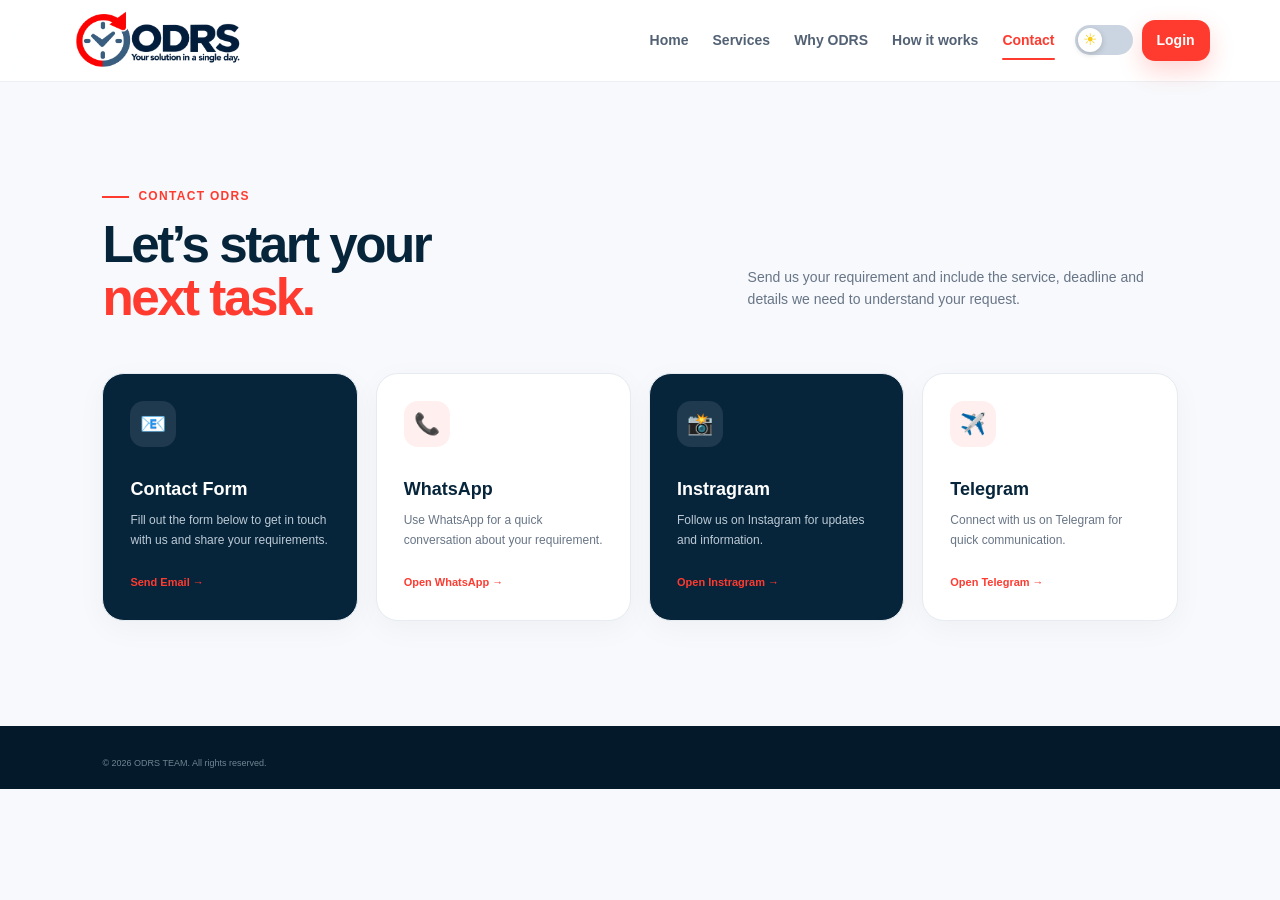
==== contact.html @ efbbefb5 "Add files via upload" ====
<!DOCTYPE html>
<html lang="en">
<head><meta charset="UTF-8"/><meta name="viewport" content="width=device-width, initial-scale=1.0"/><meta name="description" content="Contact ODRS TEAM for student academic and technical support."/><title>ODRS TEAM | Contact</title><link rel="icon" href="favicon.ico"/><link rel="stylesheet" href="landing.css"/></head>
<body>
<header class="site-header" id="top">
  <a class="brand" href="index.html" aria-label="ODRS home">
    <img src="logo.png" id="headerLogo" alt="ODRS logo" />
  </a>
  <nav class="desktop-nav" aria-label="Main navigation">
    <a href="services.html">Services</a>
    <a href="why-odrs.html">Why ODRS</a>
    <a href="how-it-works.html">How it works</a>
    <a href="contact.html" aria-current="page">Contact</a>
  </nav><div class="header-actions">
    <button class="theme-toggle" id="themeToggle" aria-label="Toggle dark mode">
      <span class="toggle-circle"></span>
    </button><a class="btn btn-primary btn-small" href="login.html">Login</a>
    <button class="menu-toggle" id="menuToggle" aria-label="Open menu">☰</button>
  </div>
</header>
<main><section class="section"><div class="section-heading reveal"><div><div class="eyebrow"><span></span> Contact ODRS</div><h2>Let’s start your<br><em>next task.</em></h2></div><p>Send us your requirement and include the service, deadline and details we need to understand your request.</p></div>
<div class="service-grid"><article class="service-card featured reveal"><div class="service-icon">📧</div><h3>Contact Form</h3><p>Fill out the form below to get in touch with us and share your requirements.</p><a href="https://odrs-contact-form.vercel.app/">Send Email →</a></article><article class="service-card reveal"><div class="service-icon">📞</div><h3>WhatsApp</h3><p>Use WhatsApp for a quick conversation about your requirement.</p><a href="https://wa.me/918940833101" target="_blank">Open WhatsApp →</a></article><article class="service-card featured reveal"><div class="service-icon">📸</div><h3>Instragram</h3><p>Follow us on Instagram for updates and information.</p><a href="https://www.instagram.com/odrs._.company._?igsh=Y2Nidmp3eGxqczM2" target="_blank">Open Instragram →</a></article><article class="service-card reveal"><div class="service-icon">✈️</div><h3>Telegram</h3><p>Connect with us on Telegram for quick communication.</p><a href="https://t.me/Sethumadhavan505" target="_blank">Open Telegram →</a></article></div>
</section>
</main>
<footer class="footer"><p class="copyright">© 2026 ODRS TEAM. All rights reserved.</p></footer>
<script src="script.js"></script>
</body>
</html>
---- landing.css ----
:root {
  --navy: #06243a;
  --navy2: #0b314c;
  --red: #ff3b30;
  --red2: #ff5b52;
  --ink: #122235;
  --muted: #687586;
  --bg: #f7f9fc;
  --card: #fff;
  --line: #e6ebf1;
  --shadow: 0 22px 55px rgba(8, 31, 49, 0.11);
  --radius: 22px;
}

* {
  box-sizing: border-box;
}

html {
  scroll-behavior: smooth;
}

body {
  margin: 0;
  font-family: Inter, Arial, sans-serif;
  color: var(--ink);
  background: var(--bg);
  line-height: 1.6;
}

a {
  text-decoration: none;
  color: inherit;
}

button {
  font: inherit;
}

/* =========================
   HEADER
========================= */

.site-header {
  position: sticky;
  top: 0;
  z-index: 50;
  height: 82px;
  display: flex;
  align-items: center;
  justify-content: space-between;
  padding: 0 5.5%;
  background: rgba(255, 255, 255, 0.9);
  backdrop-filter: blur(18px);
  border-bottom: 1px solid rgba(230, 235, 241, 0.75);
}

.brand img {
  width: 175px;
  height: auto;
  display: block;
}

.desktop-nav {
  display: flex;
  gap: 24px;
  margin-left: auto;
  margin-right: 20px;
}

.desktop-nav a {
  font-size: 14px;
  font-weight: 600;
  color: #526174;
  transition: 0.2s;
}

.desktop-nav a:hover {
  color: var(--red);
}

.header-actions {
  display: flex;
  align-items: center;
  gap: 9px;
}

.menu-toggle {
  display: none;
  border: 0;
  background: transparent;
  cursor: pointer;
  font-size: 25px;
  padding: 0;
}

/* =========================
   BUTTONS
========================= */

.btn {
  display: inline-flex;
  align-items: center;
  justify-content: center;
  gap: 10px;
  border-radius: 13px;
  padding: 14px 21px;
  font-weight: 700;
  font-size: 14px;
  transition:
    transform 0.2s,
    box-shadow 0.2s,
    background 0.2s;
}

.btn:hover {
  transform: translateY(-2px);
}

.btn-primary {
  background: var(--red);
  color: #fff;
  box-shadow: 0 10px 25px rgba(255, 59, 48, 0.22);
}

.btn-primary:hover {
  background: #ed2d23;
}

.btn-small {
  padding: 9px 15px;
}

.btn-ghost {
  border: 1px solid #d7dfe7;
  background: #fff;
}

.btn-white {
  background: #fff;
  color: var(--navy);
}

.btn-outline-white {
  border: 1px solid rgba(255, 255, 255, 0.4);
  color: #fff;
}

/* =========================
   HERO
========================= */

.hero {
  min-height: 650px;
  display: grid;
  grid-template-columns: 1.02fr 0.98fr;
  align-items: center;
  gap: 40px;
  padding: 70px 8% 75px;
  overflow: hidden;
  background: linear-gradient(180deg, #fff 0%, #f7f9fc 100%);
}

.eyebrow {
  display: flex;
  align-items: center;
  gap: 9px;
  color: var(--red);
  font-size: 12px;
  font-weight: 800;
  letter-spacing: 1.3px;
  text-transform: uppercase;
}

.eyebrow span {
  width: 27px;
  height: 2px;
  background: var(--red);
  display: inline-block;
}

.hero h1 {
  font-size: clamp(48px, 6vw, 82px);
  line-height: 0.98;
  letter-spacing: -4px;
  margin: 18px 0 25px;
  color: var(--navy);
}

em {
  font-style: normal;
  color: var(--red);
}

.hero-copy > p {
  max-width: 590px;
  color: var(--muted);
  font-size: 17px;
}

.hero-buttons {
  display: flex;
  gap: 12px;
  margin: 32px 0;
}

.trust-row {
  display: flex;
  gap: 30px;
  margin-top: 35px;
}

.trust-row div {
  display: flex;
  flex-direction: column;
}

.trust-row strong {
  font-size: 15px;
  color: var(--navy);
}

.trust-row span {
  font-size: 11px;
  color: #7b8795;
}

/* =========================
   HERO VISUAL
========================= */

.hero-visual {
  height: 480px;
  position: relative;
  display: flex;
  align-items: center;
  justify-content: center;
}

.orb {
  position: absolute;
  border-radius: 50%;
  filter: blur(2px);
}

.orb-one {
  width: 360px;
  height: 360px;
  background: rgba(255, 59, 48, 0.09);
  top: 50px;
  right: 30px;
}

.orb-two {
  width: 170px;
  height: 170px;
  background: rgba(6, 36, 58, 0.08);
  bottom: 5px;
  left: 50px;
}

.hero-card {
  position: relative;
  z-index: 2;
}

.main-card {
  width: min(450px, 90%);
  padding: 24px;
  border: 2px solid #dfe6ee;
  border-radius: 28px;
  background: linear-gradient(145deg, #fff, #eef3f7);
  box-shadow: 0 20px 50px rgba(8, 31, 49, 0.12);
  transform: rotate(2deg);
}

.card-top {
  display: flex;
  align-items: center;
  gap: 8px;
  font-size: 9px;
  font-weight: 800;
  letter-spacing: 1.3px;
  color: #6d7885;
}

.status-dot {
  width: 8px;
  height: 8px;
  border-radius: 50%;
  background: #35c759;
}

.mini-date {
  margin-left: auto;
}

.hero-logo-wrap {
  height: 145px;
  display: flex;
  align-items: center;
  justify-content: center;
  margin: 12px 0;
}

.hero-logo-wrap img {
  width: 280px;
  max-width: 90%;
  height: auto;
}

.main-card h3 {
  font-size: 27px;
  line-height: 1.15;
  color: var(--navy);
  margin: 8px 0 22px;
}

.main-card h3 span {
  color: var(--red);
}

.progress {
  height: 8px;
  border-radius: 20px;
  background: #dfe5ea;
  overflow: hidden;
}

.progress span {
  height: 100%;
  display: block;
  background: var(--red);
  border-radius: 20px;
}

.progress-label {
  display: flex;
  justify-content: space-between;
  margin: 8px 0 20px;
  font-size: 10px;
  color: #788493;
}

.mini-services {
  display: grid;
  grid-template-columns: repeat(3, 1fr);
  gap: 8px;
}

.mini-services div {
  padding: 10px 8px;
  background: #fff;
  border-radius: 11px;
  font-size: 10px;
  font-weight: 700;
  color: #425162;
  text-align: center;
}

.mini-services span {
  color: var(--red);
  margin-right: 4px;
}

/* =========================
   FLOATING CARDS
========================= */

.floating-card {
  position: absolute;
  z-index: 4;
  padding: 15px 18px;
  border-radius: 16px;
  background: #fff;
  box-shadow: 0 16px 35px rgba(8, 31, 49, 0.13);
  display: flex;
  flex-direction: column;
}

.floating-card b {
  font-size: 21px;
  color: var(--navy);
}

.floating-card span {
  font-size: 10px;
  color: #7a8793;
}

.float-a {
  top: 72px;
  left: 15px;
}

.float-b {
  bottom: 58px;
  right: 15px;
}

/* =========================
   STATS
========================= */

.stats-strip {
  display: grid;
  grid-template-columns: repeat(4, 1fr);
  padding: 26px 8%;
  background: var(--navy);
  color: #fff;
}

.stats-strip div {
  padding: 5px 25px;
  border-right: 1px solid rgba(255, 255, 255, 0.13);
  display: flex;
  flex-direction: column;
  align-items: center;
}

.stats-strip div:last-child {
  border: 0;
}

.stats-strip strong {
  font-size: 19px;
}

.stats-strip span {
  font-size: 11px;
  color: #b6c3cf;
}

/* =========================
   GENERAL SECTIONS
========================= */

.section {
  padding: 105px 8%;
}

.section-heading {
  display: flex;
  justify-content: space-between;
  align-items: end;
  gap: 40px;
  margin-bottom: 48px;
}

.section-heading h2,
.why-copy h2 {
  font-size: clamp(35px, 4vw, 54px);
  line-height: 1.04;
  letter-spacing: -2.5px;
  margin: 12px 0 0;
  color: var(--navy);
}

.section-heading > p {
  max-width: 430px;
  color: var(--muted);
  font-size: 14px;
}

/* =========================
   SERVICES
========================= */

.service-grid {
  display: grid;
  grid-template-columns: repeat(4, 1fr);
  gap: 18px;
}

.service-card {
  min-height: 245px;
  position: relative;
  padding: 27px;
  border-radius: var(--radius);
  background: var(--card);
  border: 1px solid var(--line);
  box-shadow: 0 8px 30px rgba(8, 31, 49, 0.04);
  transition: 0.25s;
  overflow: hidden;
}

.service-card:hover {
  transform: translateY(-6px);
  box-shadow: var(--shadow);
  border-color: #dce4eb;
}

.service-card.featured {
  background: var(--navy);
  color: #fff;
}

.service-card.featured h3,
.service-card.featured p {
  color: #fff;
}

.service-card.featured p {
  color: #bdcbd6;
}

.service-icon {
  width: 46px;
  height: 46px;
  display: flex;
  align-items: center;
  justify-content: center;
  border-radius: 14px;
  background: #fff0ef;
  color: var(--red);
  font-size: 21px;
  font-weight: 800;
}

.featured .service-icon {
  background: rgba(255, 255, 255, 0.1);
}

.service-no {
  position: absolute;
  right: 25px;
  top: 28px;
  font-size: 10px;
  font-weight: 800;
  color: #9aa6b2;
}

.featured .service-no {
  color: #7e96a9;
}

.service-card h3 {
  margin: 28px 0 8px;
  font-size: 18px;
  color: var(--navy);
}

.service-card p {
  font-size: 12px;
  color: var(--muted);
  margin: 0 0 18px;
}

.service-card a {
  font-size: 11px;
  font-weight: 800;
  color: var(--red);
}

/* =========================
   WHY SECTION
========================= */

.why {
  display: grid;
  grid-template-columns: 0.9fr 1.1fr;
  align-items: center;
  gap: 100px;
  background: #fff;
}

.why-visual {
  min-height: 470px;
  position: relative;
  display: flex;
  align-items: center;
  justify-content: center;
}

.why-logo {
  width: 390px;
  height: 390px;
  object-fit: contain;
  display: block;
}

.why-badge {
  position: absolute;
  right: 3%;
  bottom: 45px;
  z-index: 5;

  display: flex;
  flex-direction: column;
  align-items: center;

  padding: 10px 22px 12px;
  border-radius: 8px;

  background: var(--red);
  color: #fff;

  transform: rotate(-6deg);

  box-shadow: 0 14px 28px rgba(255, 59, 48, 0.28);
}

/* ONE DAY */
.why-badge small {
  background: #fff;
  color: var(--navy);

  padding: 5px 18px;
  border-radius: 6px;

  font-size: 12px;
  font-weight: 800;
  letter-spacing: 1px;

  margin-bottom: 3px;

  transform: rotate(2deg);
}

/* ONE SOLUTION */
.why-badge strong {
  font-size: 20px;
  font-weight: 900;
  letter-spacing: -0.5px;
  white-space: nowrap;
}

.why-copy > p {
  max-width: 560px;
  color: var(--muted);
  font-size: 14px;
  margin: 22px 0 30px;
}

.benefit {
  display: flex;
  gap: 22px;
  padding: 19px 0;
  border-top: 1px solid var(--line);
}

.benefit > span {
  font-size: 11px;
  font-weight: 800;
  color: var(--red);
  padding-top: 4px;
}

.benefit h3 {
  margin: 0 0 3px;
  font-size: 15px;
  color: var(--navy);
}

.benefit p {
  margin: 0;
  font-size: 12px;
  color: var(--muted);
}

/* =========================
   CENTERED SECTION
========================= */

.centered {
  display: block;
  text-align: center;
}

.centered .eyebrow {
  justify-content: center;
}

.centered > p {
  margin: 18px auto 0;
}

/* =========================
   PROCESS
========================= */

.process {
  background: var(--bg);
}

.steps {
  display: grid;
  grid-template-columns: repeat(3, 1fr);
  gap: 20px;
  max-width: 1000px;
  margin: auto;
}

.step {
  position: relative;
  padding: 35px;
  border-radius: 20px;
  background: #fff;
  border: 1px solid var(--line);
}

.step span {
  font-size: 11px;
  font-weight: 800;
  color: var(--red);
}

.step h3 {
  color: var(--navy);
  font-size: 18px;
  margin: 28px 0 7px;
}

.step p {
  font-size: 12px;
  color: var(--muted);
  margin: 0;
}

/* =========================
   CTA
========================= */

.cta {
  padding: 45px 8%;
  background: var(--navy);
}

.cta-inner {
  max-width: 1150px;
  margin: auto;
  display: flex;
  align-items: center;
  justify-content: space-between;
  gap: 30px;
}

.cta h2 {
  font-size: clamp(30px, 3.2vw, 45px);
  line-height: 1.02;
  letter-spacing: -2px;
  color: #fff;
  margin: 8px 0;
}

.cta p {
  color: #b7c5d0;
  font-size: 13px;
  margin: 8px 0 0;
}

.cta .eyebrow {
  color: #ff7168;
}

.cta .eyebrow span {
  background: #ff7168;
}

.cta-actions {
  display: flex;
  gap: 10px;
}

/* =========================
   FOOTER
========================= */

.footer {
  padding: 25px 8% 18px;
  background: #041a2a;
  color: #fff;
  display: grid;
  grid-template-columns: 1fr 1fr;
  gap: 20px;
}

.footer-brand img {
  width: 110px;
  filter: brightness(0) invert(1);
  opacity: 0.95;
}

.footer-brand p {
  font-size: 10px;
  color: #9caebb;
}

.footer-links {
  display: flex;
  justify-content: flex-end;
  align-items: start;
  gap: 20px;
  flex-wrap: wrap;
}

.footer-links a {
  font-size: 10px;
  color: #b8c5d0;
}

.copyright {
  grid-column: 1 / -1;
  border-top: none;
  padding-top: 5px;
  margin: 0;
  color: #718594;
  font-size: 9px;
}

/* =========================
   ANIMATION
========================= */

.reveal {
  opacity: 0;
  transform: translateY(24px);
  transition:
    opacity 0.7s ease,
    transform 0.7s ease;
}

.reveal.visible {
  opacity: 1;
  transform: none;
}

/* =========================
   DARK MODE
========================= */

body.dark {
  --bg: #081723;
  --card: #0e2434;
  --ink: #edf4f8;
  --muted: #9badba;
  --line: #1c3445;
}

body.dark .site-header {
  background: rgba(6, 24, 36, 0.9);
  border-color: #1c3445;
}

body.dark .desktop-nav a,
body.dark .theme-toggle {
  color: #bdcbd4;
}

body.dark .hero {
  background: linear-gradient(180deg, #071a28, #081723);
}

body.dark .btn-ghost {
  background: #0e2434;
  color: #fff;
  border-color: #254052;
}

body.dark .main-card {
  background: linear-gradient(145deg, #102b3e, #0a1e2d);
  border: 2px solid #00d4ff;
  box-shadow: 0 0 25px rgba(0, 212, 255, 0.15);
}

body.dark .mini-services div {
  background: #0a1d2c;
  color: #d7e1e7;
}

body.dark .why {
  background: #0b1d2b;
}

/* =========================
   RESPONSIVE — TABLET
========================= */

@media (max-width: 1000px) {
  .desktop-nav {
    gap: 14px;
    margin-right: 10px;
  }

  .hero {
    grid-template-columns: 1fr;
    padding-top: 55px;
  }

  .hero-copy {
    text-align: center;
  }

  .hero-copy .eyebrow,
  .trust-row {
    justify-content: center;
  }

  .hero-copy > p {
    margin-left: auto;
    margin-right: auto;
  }

  .hero-buttons {
    justify-content: center;
  }

  .hero-visual {
    height: 430px;
  }

  .service-grid {
    grid-template-columns: repeat(2, 1fr);
  }

  .why {
    grid-template-columns: 1fr;
    gap: 30px;
  }

  .why-visual {
    min-height: 400px;
  }

  .why-copy {
    max-width: 700px;
    margin: auto;
  }

  .cta-inner {
    display: block;
    text-align: center;
  }

  .cta-actions {
    justify-content: center;
    margin-top: 28px;
  }
}

/* =========================
   RESPONSIVE — MOBILE
========================= */

@media (max-width: 700px) {
  .site-header {
    height: 68px;
    padding: 0 5%;
  }

  .desktop-nav {
    display: none;
  }

  .menu-toggle {
    display: block;
  }

  .header-actions .btn {
    display: inline-flex;
    padding: 9px 14px;
    font-size: 13px;
  }

  .theme-toggle {
    display: block;
    width: 58px;
    height: 30px;
  }
  
  .hero {
    padding: 48px 5% 55px;
  }

  .hero h1 {
    font-size: 52px;
    letter-spacing: -3px;
  }

  .hero-copy > p {
    font-size: 15px;
  }

  .trust-row {
    gap: 18px;
  }

  .hero-visual {
    height: 390px;
  }

  .main-card {
    width: 92%;
  }

  .float-a {
    left: 0;
    top: 25px;
  }

  .float-b {
    right: 0;
    bottom: 20px;
  }

  .stats-strip {
    grid-template-columns: repeat(2, 1fr);
    padding: 18px 5%;
  }

  .stats-strip div {
    border: 0;
    padding: 10px;
  }

  .section {
    padding: 75px 5%;
  }

  .section-heading {
    display: block;
  }

  .section-heading > p {
    margin-top: 20px;
  }

  .service-grid {
    grid-template-columns: 1fr;
  }

  .why-visual {
    min-height: 350px;
  }

  .why-logo {
    width: 280px;
    height: 280px;
  }
  
  .why-badge {
    right: 0;
    bottom: 15px;
    padding: 8px 16px 10px;
  }

  .why-badge small {
    font-size: 9px;
    padding: 4px 12px;
  }

  .why-badge strong {
    font-size: 15px;
  }

  .steps {
    grid-template-columns: 1fr;
  }

  .cta {
    padding: 60px 5%;
  }

  .footer {
    grid-template-columns: 1fr;
    padding: 40px 5%;
  }

  .footer-links {
    justify-content: flex-start;
  }

  .copyright {
    grid-column: auto;
  }

  .hero-buttons {
    flex-wrap: wrap;
  }
}

/* =========================
   THEME TOGGLE
========================= */

.theme-toggle {
  width: 58px;
  height: 30px;
  padding: 0;
  border: none;
  border-radius: 30px;
  background: #cbd5e1;
  position: relative;
  cursor: pointer;
  flex-shrink: 0;
  transition: background 0.3s ease;
}

/* White circular knob */
.theme-toggle::after {
  content: "☀";
  position: absolute;

  width: 24px;
  height: 24px;

  top: 3px;
  left: 3px;

  display: flex;
  align-items: center;
  justify-content: center;

  border-radius: 50%;
  background: #ffffff;

  color: #facc15;
  font-size: 16px;
  line-height: 1;

  box-shadow: 0 2px 6px rgba(0, 0, 0, 0.18);

  transition:
    transform 0.3s ease,
    color 0.3s ease;
}

/* Remove the old outside icon */
.theme-toggle::before {
  display: none;
}

/* =========================
   DARK MODE
========================= */

body.dark .theme-toggle {
  background: #334155;
}

body.dark .theme-toggle::after {
  content: "☾";
  transform: translateX(28px);
  color: #64748b;
}
/* =========================
   DARK MODE TEXT FIX
========================= */

body.dark {
  color: #ffffff;
}

/* Main hero text */
body.dark .hero-copy h1 {
  color: #ffffff;
}

body.dark .hero-copy h1 em {
  color: #ff3b30;
}

body.dark .hero-copy p {
  color: #b8c7d4;
}

/* Trust row */
body.dark .trust-row strong {
  color: #ffffff;
}

body.dark .trust-row span {
  color: #9badba;
}

/* Hero card */
body.dark .main-card h3 {
  color: #ffffff;
}

body.dark .main-card h3 span {
  color: #ff3b30;
}

body.dark .card-top span {
  color: #9badba;
}

body.dark .progress-label {
  color: #9badba;
}

body.dark .mini-services div {
  color: #ffffff;
}

/* Floating cards */
body.dark .floating-card b {
  color: #06243a;
}

body.dark .floating-card span {
  color: #687586;
}

/* CTA */
body.dark .cta h2 {
  color: #ffffff;
}

body.dark .cta p {
  color: #b8c7d4;
}

/* Stats */
body.dark .stats-strip strong {
  color: #ffffff;
}

body.dark .stats-strip span {
  color: #9badba;
}

/* Navigation */
body.dark .desktop-nav a {
  color: #c5d1da;
}

body.dark .desktop-nav a:hover,
body.dark .desktop-nav a[aria-current="page"] {
  color: #ff3b30 !important;
}

/* =========================
   DARK MODE - TEXT VISIBILITY FIX
========================= */

/* Section main heading */
body.dark .section-heading h2 {
  color: #ffffff !important;
}

body.dark .section-heading h2 em {
  color: #ff3b30 !important;
}

/* Section description */
body.dark .section-heading > p {
  color: #b8c7d4 !important;
}

/* ALL SERVICE CARD HEADINGS */
body.dark .service-card h3 {
  color: #ffffff !important;
}

/* ALL SERVICE CARD DESCRIPTIONS */
body.dark .service-card p {
  color: #b8c7d4 !important;
}

/* Service numbers */
body.dark .service-card .service-no {
  color: #9badba !important;
}

/* Request service links */
body.dark .service-card a {
  color: #ff3b30 !important;
}

/* Service icons/numbers remain visible */
body.dark .service-icon {
  color: #ff3b30 !important;
}

/* =========================
   FINAL WHY SECTION FIX
========================= */

/* Benefit numbers */
.benefit > span {
  font-size: 16px !important;
  font-weight: 800;
  color: var(--red) !important;
  padding-top: 4px;
  min-width: 26px;
}

/* Dark mode benefit numbers */
body.dark .benefit > span {
  color: #ff3b30 !important;
}

/* Dark mode - "Support that keeps things" */
body.dark .why-copy h2 {
  color: #ffffff !important;
}

body.dark .why-copy h2 em {
  color: #ff3b30 !important;
}


/* =========================
   FINAL DARK MODE FIXES
========================= */

/* Red section labels */
body.dark .cta .eyebrow,
body.dark .cta .eyebrow span,
body.dark .section .eyebrow,
body.dark .why .eyebrow {
  color: #ff3b30 !important;
}

body.dark .cta .eyebrow span,
body.dark .section .eyebrow span,
body.dark .why .eyebrow span {
  background: #ff3b30 !important;
}

/* Benefit numbers */
.benefit > span {
  font-size: 16px !important;
  font-weight: 800;
  color: #ff3b30 !important;
  padding-top: 4px;
  min-width: 26px;
}

/* Benefit titles */
body.dark .benefit strong {
  color: #ffffff !important;
}

/* Benefit descriptions */
body.dark .benefit p {
  color: #b8c7d4 !important;
}

/* Support heading */
body.dark .why-copy h2 {
  color: #ffffff !important;
}

body.dark .why-copy h2 em {
  color: #ff3b30 !important;
}
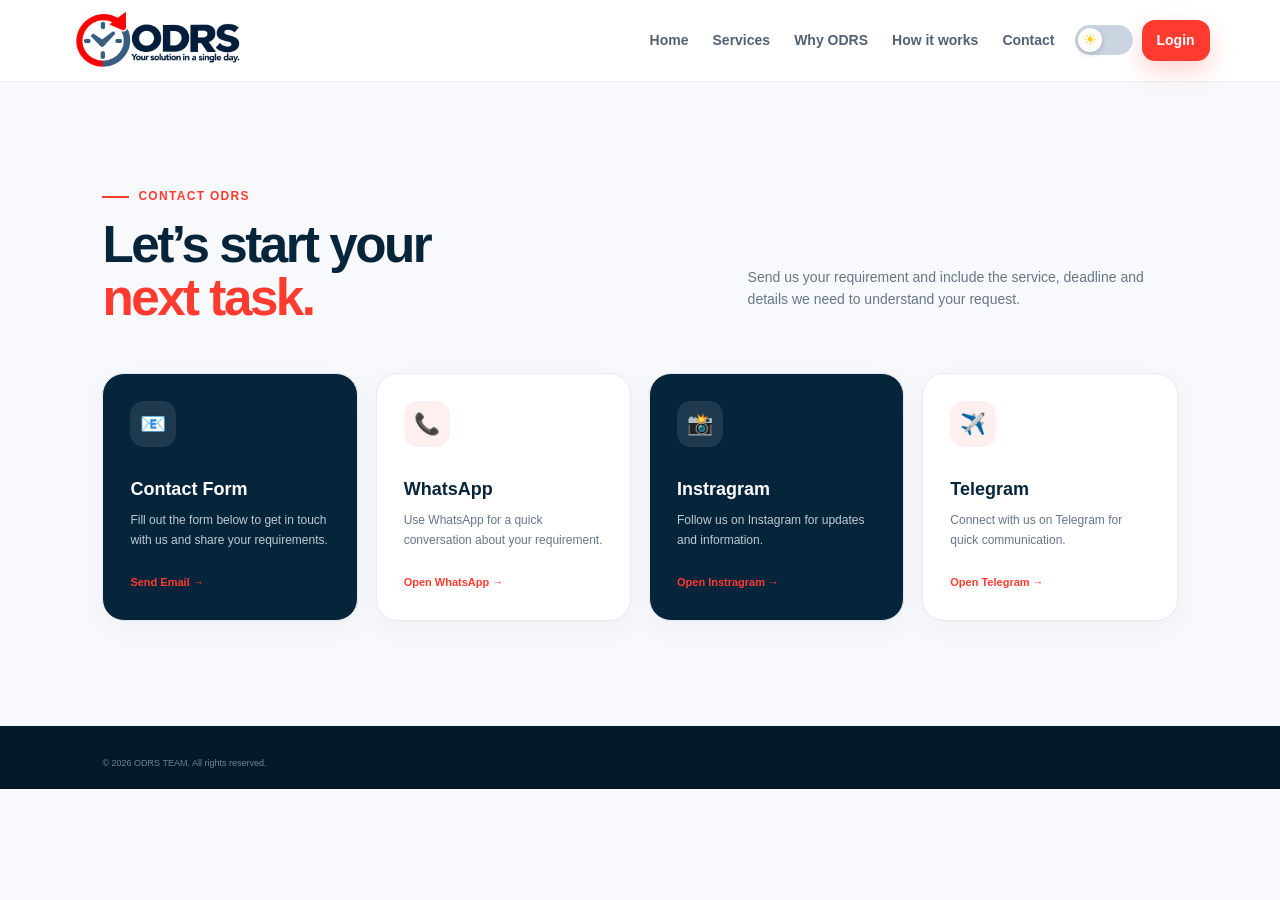
==== commit 385e908f: "Update navigation links to use relative paths" ====
--- a/contact.html
+++ b/contact.html
@@ -1,20 +1,24 @@
 <!DOCTYPE html>
 <html lang="en">
-<head><meta charset="UTF-8"/><meta name="viewport" content="width=device-width, initial-scale=1.0"/><meta name="description" content="Contact ODRS TEAM for student academic and technical support."/><title>ODRS TEAM | Contact</title><link rel="icon" href="favicon.ico"/><link rel="stylesheet" href="landing.css"/></head>
+<head><meta charset="UTF-8"/><meta name="viewport" content="width=device-width, initial-scale=1.0"/><meta name="description" content="Contact ODRS TEAM for student academic and technical support."/><title>ODRS TEAM | Contact</title><link rel="icon" href="favicon.ico"/><link rel="stylesheet" href="landing.css" /></head>
 <body>
 <header class="site-header" id="top">
   <a class="brand" href="index.html" aria-label="ODRS home">
     <img src="logo.png" id="headerLogo" alt="ODRS logo" />
   </a>
   <nav class="desktop-nav" aria-label="Main navigation">
-    <a href="services.html">Services</a>
-    <a href="why-odrs.html">Why ODRS</a>
-    <a href="how-it-works.html">How it works</a>
-    <a href="contact.html" aria-current="page">Contact</a>
+    <a href="/services">Services</a>
+    <a href="/why-odrs">Why ODRS</a>
+    <a href="/how-it-works">How it works</a>
+    <a href="/contact" aria-current="page">Contact</a>
   </nav><div class="header-actions">
     <button class="theme-toggle" id="themeToggle" aria-label="Toggle dark mode">
       <span class="toggle-circle"></span>
-    </button><a class="btn btn-primary btn-small" href="login.html">Login</a>
+    </button>
+    <a class="btn btn-primary btn-small"
+       href="https://odrs-company-io.vercel.app/login">
+       Login
+    </a>
     <button class="menu-toggle" id="menuToggle" aria-label="Open menu">☰</button>
   </div>
 </header>
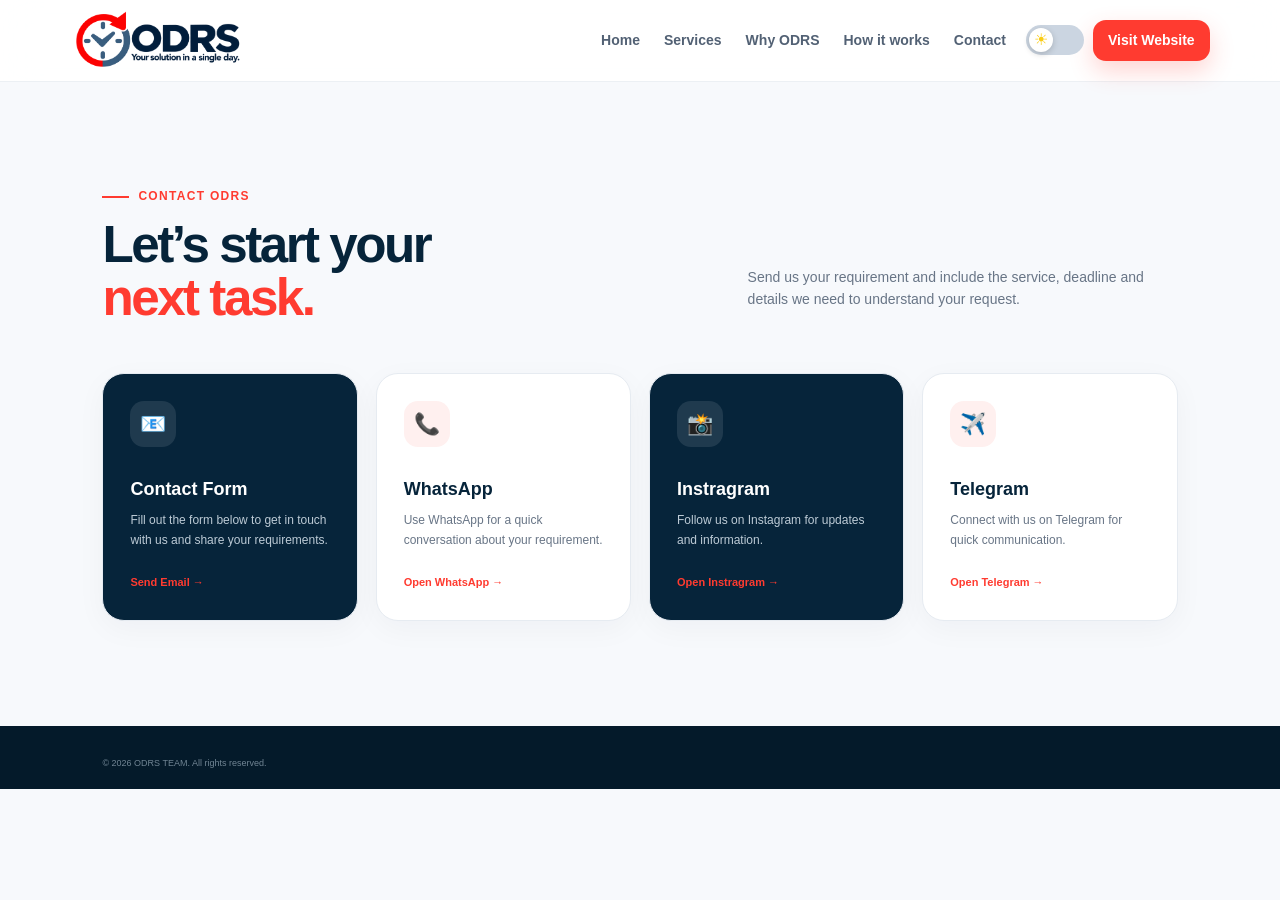
==== commit 85119f31: "Replace public login navigation with Visit Website" ====
--- a/contact.html
+++ b/contact.html
@@ -15,10 +15,7 @@
     <button class="theme-toggle" id="themeToggle" aria-label="Toggle dark mode">
       <span class="toggle-circle"></span>
     </button>
-    <a class="btn btn-primary btn-small"
-       href="https://odrs-company-io.vercel.app/login">
-       Login
-    </a>
+    <a class="btn btn-primary btn-small" href="https://odrs-company-io.vercel.app/home">Visit Website</a>
     <button class="menu-toggle" id="menuToggle" aria-label="Open menu">☰</button>
   </div>
 </header>
@@ -27,6 +24,85 @@
 </section>
 </main>
 <footer class="footer"><p class="copyright">© 2026 ODRS TEAM. All rights reserved.</p></footer>
+<!-- Warning Popup -->
+<div id="warningPopup" class="warning-popup">
+    <div class="warning-box">
+        <div class="warning-icon">⚠️</div>
+        <h2>ODRS SECURITY WARNING</h2>
+        <p>Unauthorized inspection or source viewing is not allowed.</p>
+        <button onclick="closeWarning()">OK</button>
+    </div>
+</div>
+
+<style>
+.warning-popup{
+    display:none;
+    position:fixed;
+    top:0;
+    left:0;
+    width:100%;
+    height:100%;
+    background:rgba(0,0,0,0.7);
+    justify-content:center;
+    align-items:center;
+    z-index:99999;
+}
+.warning-box{
+    background:#fff;
+    padding:25px;
+    border-radius:15px;
+    text-align:center;
+    width:350px;
+    box-shadow:0 0 25px rgba(0,0,0,0.3);
+}
+.warning-icon{
+    font-size:60px;
+}
+.warning-box h2{
+    color:#e53935;
+    margin:10px 0;
+}
+.warning-box p{
+    color:#555;
+}
+.warning-box button{
+    margin-top:15px;
+    padding:10px 20px;
+    border:none;
+    border-radius:8px;
+    background:#e53935;
+    color:white;
+    cursor:pointer;
+}
+</style>
+
+<script>
+function showWarning() {
+    document.getElementById("warningPopup").style.display = "flex";
+}
+
+function closeWarning() {
+    document.getElementById("warningPopup").style.display = "none";
+}
+
+// Right Click
+document.addEventListener("contextmenu", function(e) {
+    e.preventDefault();
+    showWarning();
+});
+
+// Keyboard Shortcuts
+document.addEventListener("keydown", function(e) {
+    if (
+        e.key === "F12" ||
+        (e.ctrlKey && e.shiftKey && ["I", "J", "C"].includes(e.key.toUpperCase())) ||
+        (e.ctrlKey && e.key.toUpperCase() === "U")
+    ) {
+        e.preventDefault();
+        showWarning();
+    }
+});
+</script>
 <script src="script.js"></script>
 </body>
 </html>
--- a/landing.css
+++ b/landing.css
@@ -1347,3 +1347,70 @@
 body.dark .why-copy h2 em {
   color: #ff3b30 !important;
 }
+
+
+
+
+
+
+/* FULL-SCREEN ODRS CLOSED NOTICE */
+.odrs-closed-notice {
+    position: fixed;
+    inset: 0;
+    z-index: 9999999;
+
+    display: flex;
+    align-items: center;
+    justify-content: center;
+
+    width: 100%;
+    height: 100%;
+    padding: 20px;
+    box-sizing: border-box;
+    overflow-y: auto;
+
+    /* Completely opaque background */
+    background: #071b32;
+    opacity: 1;
+}
+
+/* Notice content */
+.odrs-closed-content {
+    width: 100%;
+    max-width: 1100px;
+    margin: auto;
+    text-align: center;
+    color: #ffffff;
+}
+
+.odrs-closed-content h1 {
+    color: #ff3838;
+    font-size: clamp(26px, 4vw, 52px);
+    font-weight: 800;
+    margin: 0 0 16px;
+}
+
+.odrs-closed-content p {
+    color: #ffffff;
+    font-size: 18px;
+    margin: 12px 0 24px;
+}
+
+.odrs-closed-image {
+    display: block;
+    width: 100%;
+    max-width: 1000px;
+    max-height: 65vh;
+    object-fit: contain;
+    margin: 0 auto;
+}
+
+@media (max-width: 600px) {
+    .odrs-closed-notice {
+        padding: 12px;
+    }
+
+    .odrs-closed-image {
+        max-height: 60vh;
+    }
+}
